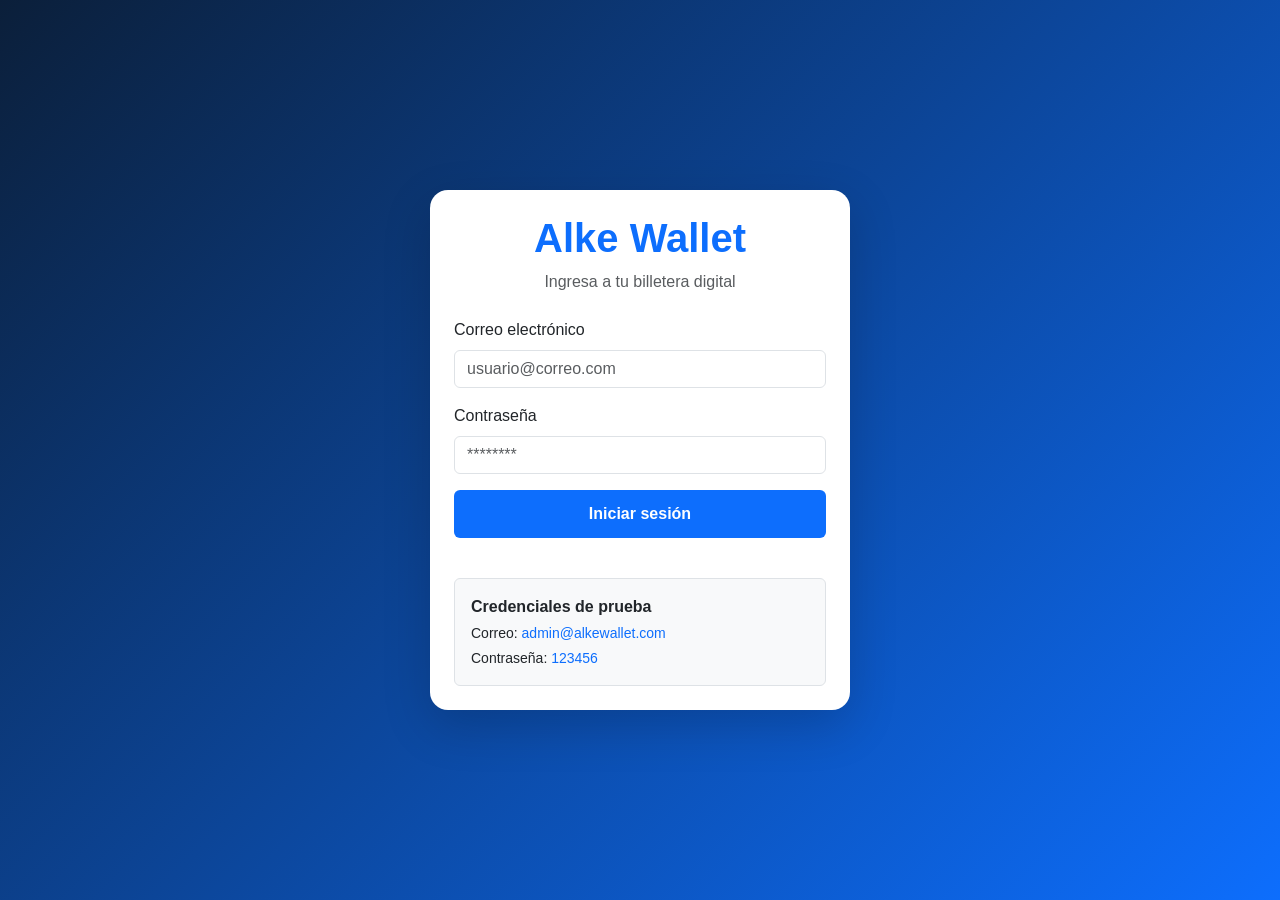
==== login.html @ 85442fc0 "feat: estructura inicial del proyecto Alke Wallet" ====
<!DOCTYPE html>
<html lang="es">
<head>
  <meta charset="UTF-8">
  <meta name="viewport" content="width=device-width, initial-scale=1.0">
  <title>Login | Alke Wallet</title>
  <link href="https://cdn.jsdelivr.net/npm/bootstrap@5.3.3/dist/css/bootstrap.min.css" rel="stylesheet">
  <link rel="stylesheet" href="css/styles.css">
</head>
<body class="wallet-bg">

  <main class="container min-vh-100 d-flex align-items-center justify-content-center">
    <div class="card shadow-lg border-0 wallet-card p-4" style="max-width: 420px; width: 100%;">
      <div class="text-center mb-4">
        <h1 class="fw-bold text-wallet">Alke Wallet</h1>
        <p class="text-muted mb-0">Ingresa a tu billetera digital</p>
      </div>

      <form id="loginForm" novalidate>
        <div class="mb-3">
          <label for="email" class="form-label">Correo electrónico</label>
          <input type="email" class="form-control" id="email" placeholder="usuario@correo.com" required>
          <div class="invalid-feedback">Ingresa un correo válido.</div>
        </div>

        <div class="mb-3">
          <label for="password" class="form-label">Contraseña</label>
          <input type="password" class="form-control" id="password" placeholder="********" required>
          <div class="invalid-feedback">La contraseña es obligatoria.</div>
        </div>

        <div class="d-grid">
          <button type="submit" class="btn btn-wallet">Iniciar sesión</button>
        </div>
      </form>

      <div id="loginMessage" class="mt-3 text-center small"></div>

      <div class="mt-4 p-3 rounded bg-light border">
        <p class="mb-1 fw-semibold">Credenciales de prueba</p>
        <p class="mb-1 small">Correo: <span class="text-wallet">admin@alkewallet.com</span></p>
        <p class="mb-0 small">Contraseña: <span class="text-wallet">123456</span></p>
      </div>
    </div>
  </main>

  <script src="https://code.jquery.com/jquery-3.7.1.min.js"></script>
  <script src="https://cdn.jsdelivr.net/npm/bootstrap@5.3.3/dist/js/bootstrap.bundle.min.js"></script>
  <script src="js/app.js"></script>
</body>
</html>
---- css/styles.css ----
:root {
  --wallet-primary: #0d6efd;
  --wallet-secondary: #0b1f3a;
  --wallet-accent: #13c296;
  --wallet-bg: #f4f7fb;
  --wallet-card: #ffffff;
  --wallet-text: #1f2937;
}

body {
  font-family: Arial, Helvetica, sans-serif;
  color: var(--wallet-text);
}

.wallet-bg {
  background: linear-gradient(135deg, #0b1f3a, #0d6efd);
}

.wallet-bg-light {
  background-color: var(--wallet-bg);
}

.wallet-card {
  border-radius: 18px;
}

.wallet-navbar {
  background-color: var(--wallet-secondary);
}

.text-wallet {
  color: var(--wallet-primary);
}

.btn-wallet {
  background-color: var(--wallet-primary);
  border: none;
  color: white;
  padding: 0.75rem 1rem;
  font-weight: 600;
  transition: 0.3s ease;
}

.btn-wallet:hover {
  background-color: #0b5ed7;
  color: white;
}

.btn-outline-wallet {
  border: 2px solid var(--wallet-primary);
  color: var(--wallet-primary);
  font-weight: 600;
}

.btn-outline-wallet:hover {
  background-color: var(--wallet-primary);
  color: white;
}

.wallet-summary-card {
  border-radius: 16px;
  background: var(--wallet-card);
}

.list-group-item {
  border-left: none;
  border-right: none;
}

.success-message {
  color: #198754;
  font-weight: 600;
}

.error-message {
  color: #dc3545;
  font-weight: 600;
}

@media (max-width: 768px) {
  h1 {
    font-size: 1.8rem;
  }
}
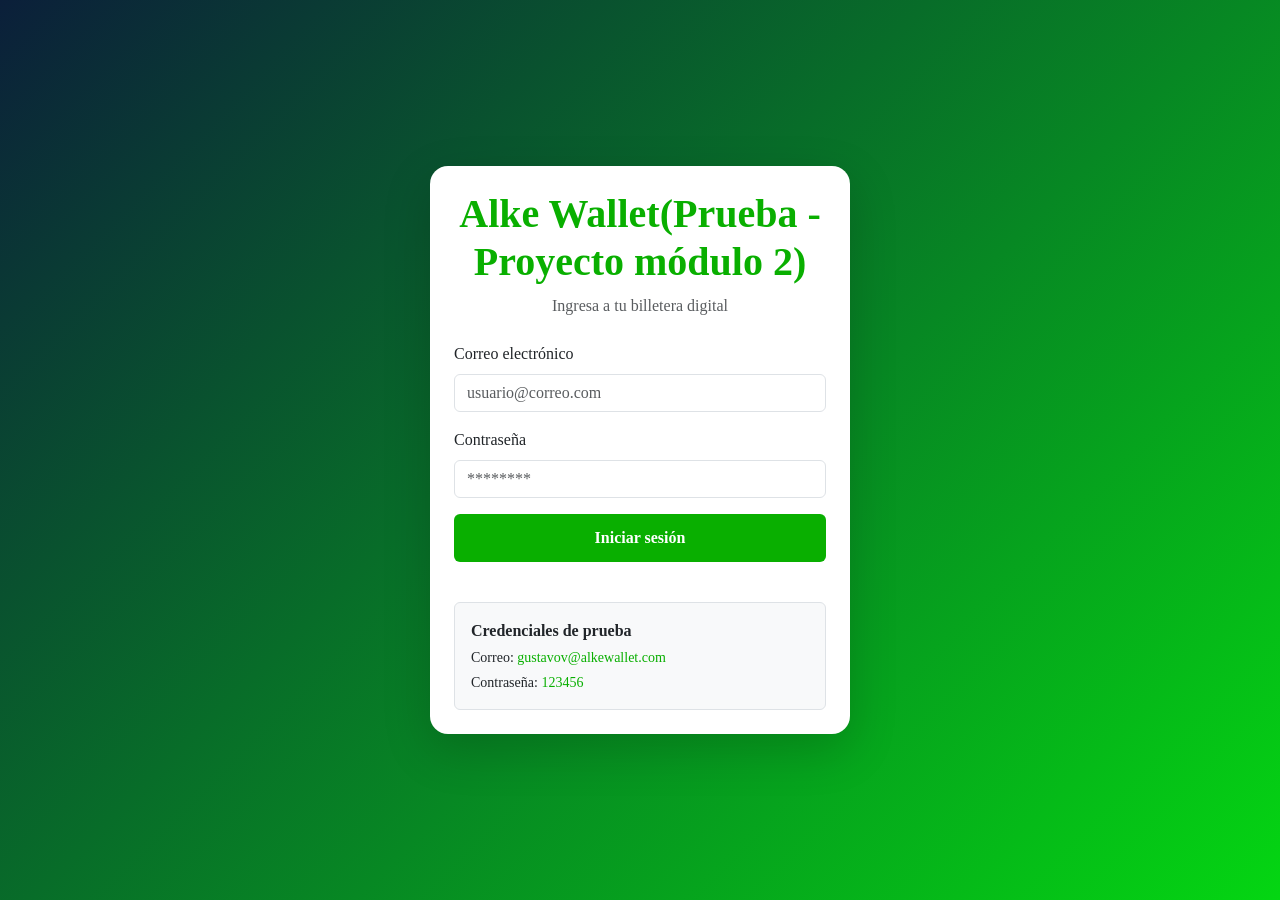
==== commit 33ba8701: "Cambio en error identificado en el Login" ====
--- a/login.html
+++ b/login.html
@@ -12,7 +12,7 @@
   <main class="container min-vh-100 d-flex align-items-center justify-content-center">
     <div class="card shadow-lg border-0 wallet-card p-4" style="max-width: 420px; width: 100%;">
       <div class="text-center mb-4">
-        <h1 class="fw-bold text-wallet">Alke Wallet</h1>
+        <h1 class="fw-bold text-wallet">Alke Wallet(Prueba - Proyecto módulo 2)</h1>
         <p class="text-muted mb-0">Ingresa a tu billetera digital</p>
       </div>
 
@@ -38,7 +38,7 @@
 
       <div class="mt-4 p-3 rounded bg-light border">
         <p class="mb-1 fw-semibold">Credenciales de prueba</p>
-        <p class="mb-1 small">Correo: <span class="text-wallet">admin@alkewallet.com</span></p>
+        <p class="mb-1 small">Correo: <span class="text-wallet">gustavov@alkewallet.com</span></p>
         <p class="mb-0 small">Contraseña: <span class="text-wallet">123456</span></p>
       </div>
     </div>
--- a/css/styles.css
+++ b/css/styles.css
@@ -1,19 +1,19 @@
 :root {
-  --wallet-primary: #0d6efd;
+  --wallet-primary: #09af00;
   --wallet-secondary: #0b1f3a;
-  --wallet-accent: #13c296;
+  --wallet-accent: #00d046;
   --wallet-bg: #f4f7fb;
   --wallet-card: #ffffff;
   --wallet-text: #1f2937;
 }
 
 body {
-  font-family: Arial, Helvetica, sans-serif;
+  font-family: Times, Helvetica, sans-serif;
   color: var(--wallet-text);
 }
 
 .wallet-bg {
-  background: linear-gradient(135deg, #0b1f3a, #0d6efd);
+  background: linear-gradient(135deg, #0b1f3a, #04d612);
 }
 
 .wallet-bg-light {
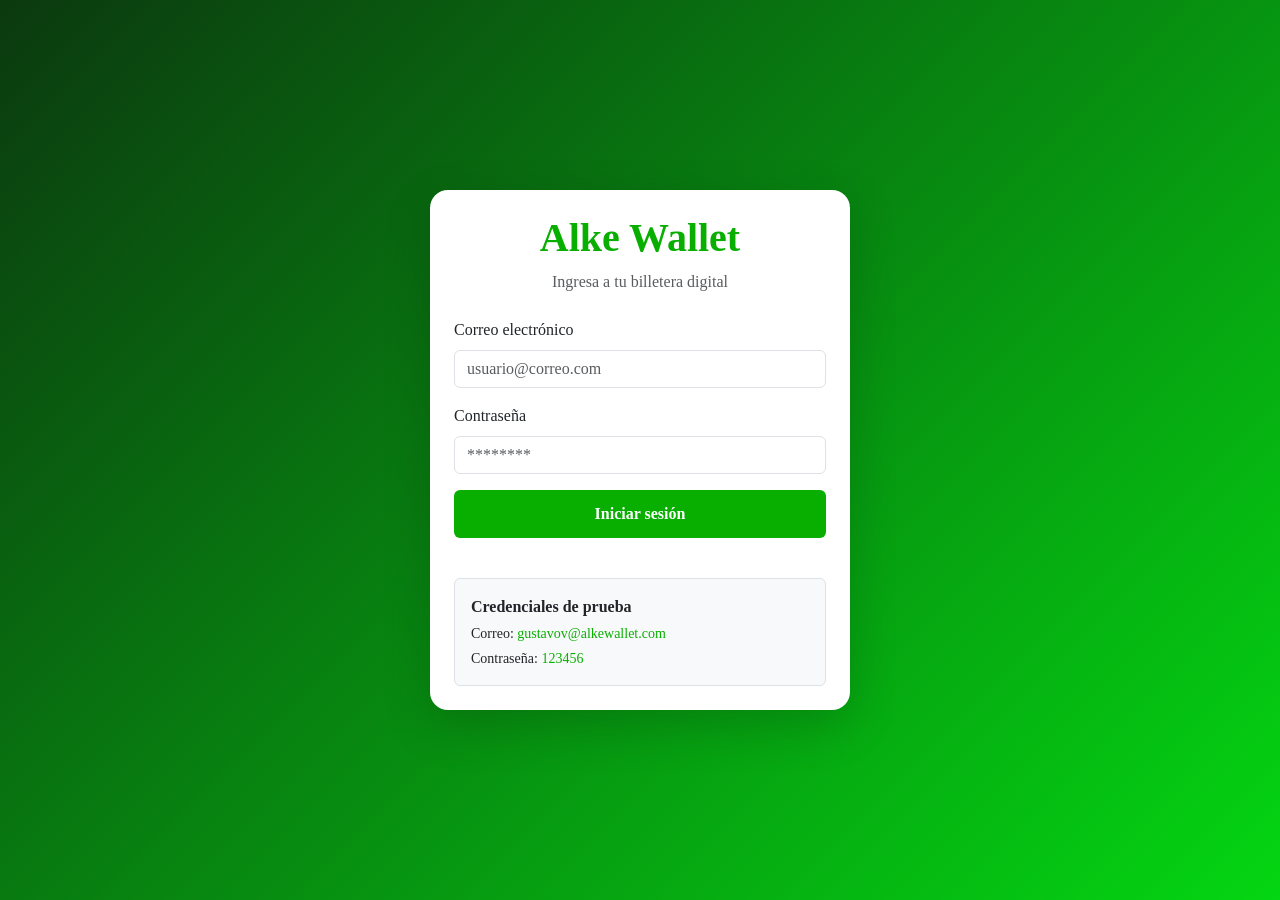
==== commit ea62a8b2: "Cambios menores css" ====
--- a/login.html
+++ b/login.html
@@ -12,7 +12,7 @@
   <main class="container min-vh-100 d-flex align-items-center justify-content-center">
     <div class="card shadow-lg border-0 wallet-card p-4" style="max-width: 420px; width: 100%;">
       <div class="text-center mb-4">
-        <h1 class="fw-bold text-wallet">Alke Wallet(Prueba - Proyecto módulo 2)</h1>
+        <h1 class="fw-bold text-wallet">Alke Wallet</h1>
         <p class="text-muted mb-0">Ingresa a tu billetera digital</p>
       </div>
 
--- a/css/styles.css
+++ b/css/styles.css
@@ -1,10 +1,10 @@
 :root {
   --wallet-primary: #09af00;
-  --wallet-secondary: #0b1f3a;
+  --wallet-secondary: #0b3a29;
   --wallet-accent: #00d046;
   --wallet-bg: #f4f7fb;
   --wallet-card: #ffffff;
-  --wallet-text: #1f2937;
+  --wallet-text: #225027;
 }
 
 body {
@@ -13,7 +13,7 @@
 }
 
 .wallet-bg {
-  background: linear-gradient(135deg, #0b1f3a, #04d612);
+  background: linear-gradient(135deg, #0b390f, #04d612);
 }
 
 .wallet-bg-light {
@@ -42,7 +42,7 @@
 }
 
 .btn-wallet:hover {
-  background-color: #0b5ed7;
+  background-color: #188518;
   color: white;
 }
 
